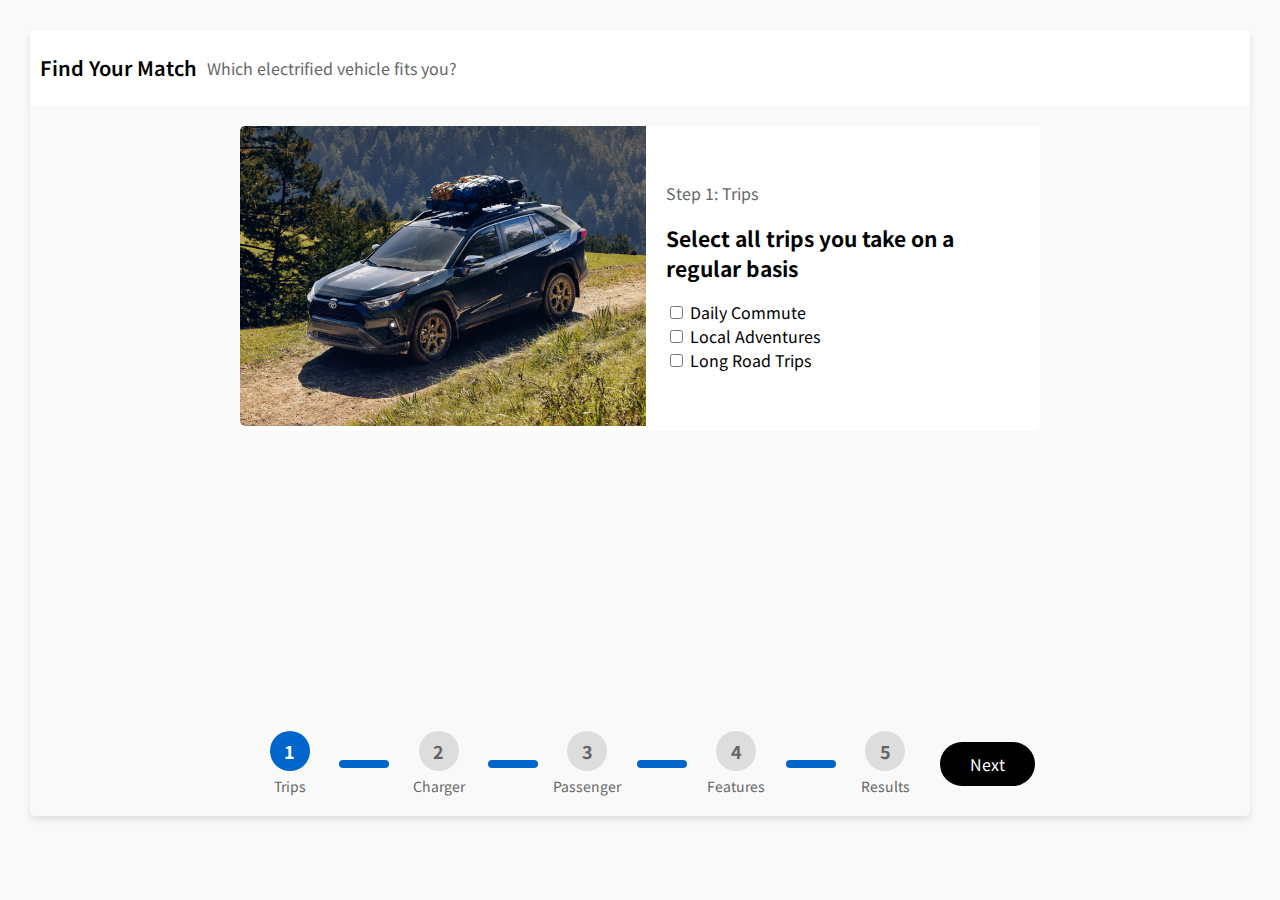
==== index.html @ 6e0b6a2f "first commit" ====
<!DOCTYPE html>
<html lang="en">
  <head>
    <meta charset="UTF-8" />
    <meta name="viewport" content="width=device-width, initial-scale=1.0" />
    <title>Electrified Vehicle Quiz</title>
    <link rel="stylesheet" href="style.css" />
  </head>
  <body>
    <div class="outer-container">
      <header>
        <h1>Find Your Match</h1>
        <p>Which electrified vehicle fits you?</p>
      </header>
      <div class="inner-container">
        <div class="container">
          <div class="form-container">
            <div class="car">
              <img id="car" src="assets/1.png" alt="" />
            </div>
            <div class="form">
              <form id="quizForm">
                <!-- Step 1 -->
                <div class="step active">
                  <p>Step 1: Trips</p>
                  <h2>Select all trips you take on a regular basis</h2>
                  <label
                    ><input type="checkbox" name="trips" value="dailyCommute" />
                    Daily Commute</label
                  ><br />
                  <label
                    ><input
                      type="checkbox"
                      name="trips"
                      value="localAdventures"
                    />
                    Local Adventures</label
                  ><br />
                  <label
                    ><input
                      type="checkbox"
                      name="trips"
                      value="longRoadTrips"
                    />
                    Long Road Trips</label
                  ><br />
                </div>

                <!-- Step 2 -->
                <div class="step">
                  <p>Step 2: Charger</p>
                  <h2>Select your charger preference</h2>
                  <label
                    ><input type="radio" name="charger" value="home" /> Home
                    Charger</label
                  ><br />
                  <label
                    ><input type="radio" name="charger" value="public" /> Public
                    Charger</label
                  ><br />
                </div>

                <!-- Step 3 -->
                <div class="step">
                  <p>Step 3: Passenger</p>
                  <h2>How many passengers do you typically have?</h2>
                  <label
                    ><input type="radio" name="passenger" value="1" /> 1</label
                  ><br />
                  <label
                    ><input type="radio" name="passenger" value="2-3" />
                    2-3</label
                  ><br />
                  <label
                    ><input type="radio" name="passenger" value="4+" /> 4 or
                    more</label
                  ><br />
                </div>

                <!-- Step 4 -->
                <div class="step">
                  <p>Step 4: Features</p>
                  <h2>Select the features you're looking for</h2>
                  <label
                    ><input
                      type="checkbox"
                      name="features"
                      value="autonomous"
                    />
                    Autonomous Driving</label
                  ><br />
                  <label
                    ><input type="checkbox" name="features" value="luxury" />
                    Luxury Interior</label
                  ><br />
                  <label
                    ><input type="checkbox" name="features" value="offRoad" />
                    Off-Road Capability</label
                  ><br />
                </div>

                <!-- Step 5 -->
                <div class="step">
                  <h2>Step 5: Results</h2>
                  <p>
                    Thank you for completing the quiz! We will show your vehicle
                    match soon.
                  </p>
                </div>

                <div class="navigation"></div>
              </form>
            </div>
          </div>
          <!-- Timeline/Steps Navigation -->
          <div class="steps-indicator">
            <button type="button" id="prevBtn" onclick="changeStep(-1)">
              Previous
            </button>
            <div class="step-indicator active">
              <span class="step-number">1</span>
              <span class="step-label">Trips</span>
            </div>
            <div class="dot"></div>
            <div class="step-indicator">
              <span class="step-number">2</span>
              <span class="step-label">Charger</span>
            </div>
            <div class="dot"></div>
            <div class="step-indicator">
              <span class="step-number">3</span>
              <span class="step-label">Passenger</span>
            </div>
            <div class="dot"></div>
            <div class="step-indicator">
              <span class="step-number">4</span>
              <span class="step-label">Features</span>
            </div>
            <div class="dot"></div>
            <div class="step-indicator">
              <span class="step-number">5</span>
              <span class="step-label">Results</span>
            </div>
            <button type="button" id="nextBtn" onclick="changeStep(1)">
              Next
            </button>
          </div>
        </div>
      </div>
    </div>
    <script src="script.js"></script>
  </body>
</html>
---- style.css ----
@import url('https://fonts.googleapis.com/css2?family=Noto+Sans+JP:wght@100..900&display=swap');

body {
  font-family: 'Noto Sans JP', sans-serif;
  background-color: #f9f9f9;
  margin: 0;
  padding: 30px;
}

.outer-container {
  box-shadow: 0 4px 6px rgba(0, 0, 0, 0.1);
  border-radius: 5px;
}

.inner-container {
  margin: 0;
  display: flex;
  justify-content: center; /* Horizontally centers the container */
  align-items: center; /* Vertically centers the container */
}

.container {
  width: 100%;
  max-width: 800px;
  padding: 20px;
  background-color: #f9f9f9;
  border-radius: 5px;
}

header {
  text-align: left;
  padding: 10px;
  background-color: #fff;
  border-radius: 5px;
  display: flex;
}

header p {
  margin-left: 10px;
}

.form-container {
  display: flex;
  justify-content: space-evenly;
  align-items: center;
  border-radius: 5px;
  background-color: #fff;
}

img {
  border-top-left-radius: 5px;
  border-bottom-left-radius: 5px;
}

.car {
  margin: 0;
  padding: 0;
}

#car {
  height: 300px;
  object-fit: cover;
  width: 100%;
}

.form {
  padding-right: 50px;
  padding-left: 20px;
}

h1 {
  font-size: 20px;
  margin-bottom: 5px;
  font-weight: 600;
}

h2 {
  font-size: 21px;
}
p {
  font-size: 16px;
  color: #666;
  font-weight: 400;
}

.step {
  display: none;
}

.step.active {
  display: block;
}

.navigation {
  text-align: center;
  margin-top: 20px;
}

button {
  background-color: black;
  color: white;
  border: none;
  padding: 10px 30px;
  cursor: pointer;
  margin: 0 5px;
  font-size: 16px;
  font-family: 'Noto Sans JP', sans-serif;
  border-radius: 30px;
}

button:disabled {
  background-color: #ccc;
  cursor: not-allowed;
}

/* Steps/Timeline Styling */
.steps-indicator {
  display: flex;
  justify-content: space-between;
  align-items: center;
  margin-top: 300px;
  position: relative;
}

.step-indicator {
  display: flex;
  flex-direction: column;
  align-items: center;
  width: 100px;
  position: relative;
}

.step-indicator .step-number {
  width: 40px;
  height: 40px;
  background-color: #ddd;
  border-radius: 50%;
  text-align: center;
  line-height: 40px;
  color: #666;
  font-size: 18px;
  font-weight: bold;
}

.step-indicator .step-label {
  margin-top: 5px;
  font-size: 14px;
  color: #666;
}

.step-indicator.active .step-number {
  background-color: #0066cc;
  color: white;
}

.dot {
  width: 50px;
  height: 8px;
  background-color: #ddd;
  border-radius: 50px;
}

.step-indicator.active ~ .dot {
  background-color: #0066cc;
}
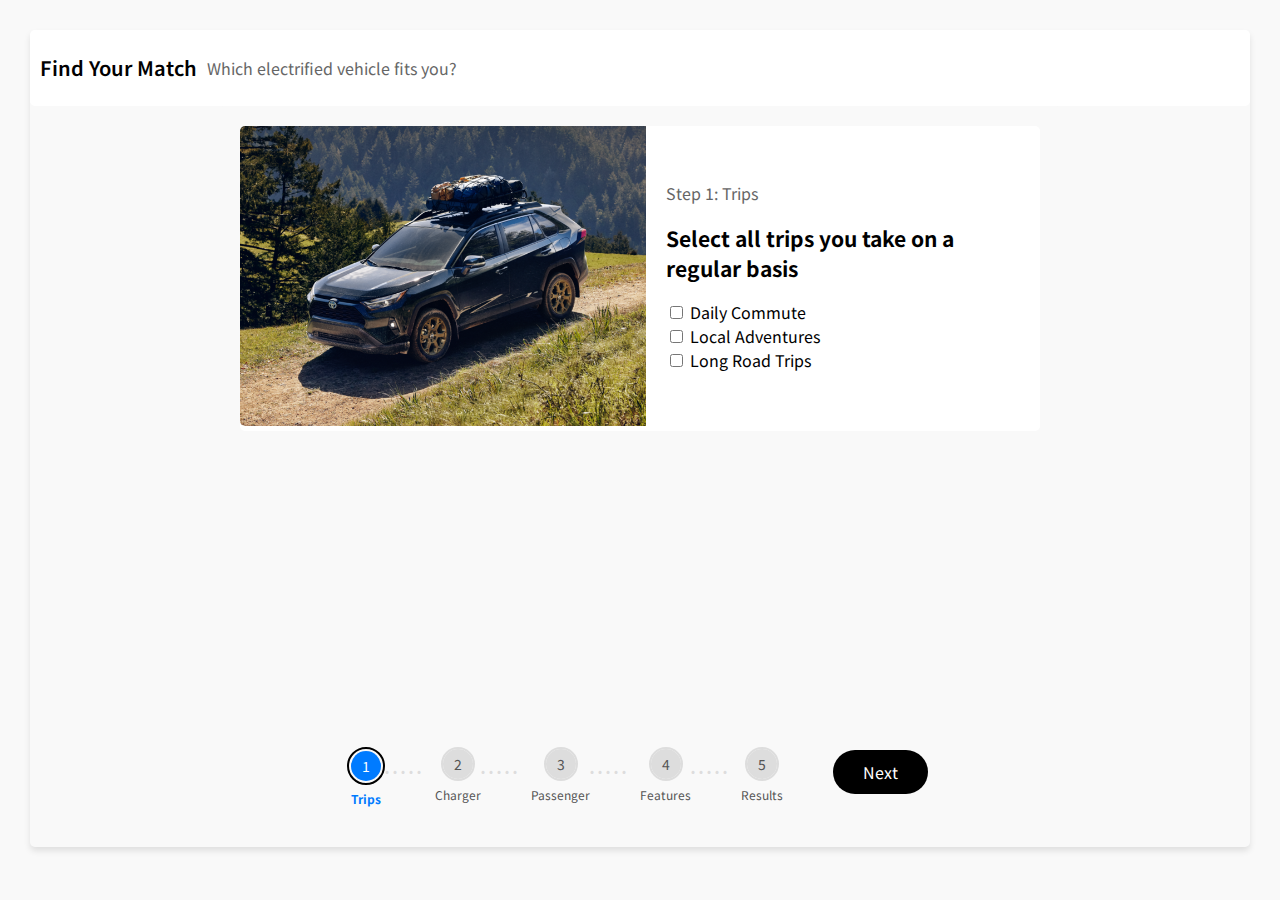
==== commit 842cae70: "updates" ====
--- a/index.html
+++ b/index.html
@@ -113,37 +113,54 @@
             </div>
           </div>
           <!-- Timeline/Steps Navigation -->
+
           <div class="steps-indicator">
-            <button type="button" id="prevBtn" onclick="changeStep(-1)">
-              Previous
-            </button>
-            <div class="step-indicator active">
-              <span class="step-number">1</span>
-              <span class="step-label">Trips</span>
+            <div class="steps-inner">
+              <button type="button" id="prevBtn" onclick="changeStep(-1)">
+                Previous
+              </button>
+              <div>
+                <ul class="steps">
+                  <li class="nav-button step-1 active">
+                    <div class="circle-wrapper">
+                      <div class="circle">1</div>
+                    </div>
+                    <p>Trips</p>
+                  </li>
+                  <li class="line"></li>
+                  <li class="nav-button step-2">
+                    <div class="circle-wrapper">
+                      <div class="circle">2</div>
+                    </div>
+                    <p>Charger</p>
+                  </li>
+                  <li class="line"></li>
+                  <li class="nav-button step-3">
+                    <div class="circle-wrapper">
+                      <div class="circle">3</div>
+                    </div>
+                    <p>Passenger</p>
+                  </li>
+                  <li class="line"></li>
+                  <li class="nav-button step-4">
+                    <div class="circle-wrapper">
+                      <div class="circle">4</div>
+                    </div>
+                    <p>Features</p>
+                  </li>
+                  <li class="line"></li>
+                  <li class="nav-button step-5">
+                    <div class="circle-wrapper">
+                      <div class="circle">5</div>
+                    </div>
+                    <p>Results</p>
+                  </li>
+                </ul>
+              </div>
+              <button type="button" id="nextBtn" onclick="changeStep(1)">
+                Next
+              </button>
             </div>
-            <div class="dot"></div>
-            <div class="step-indicator">
-              <span class="step-number">2</span>
-              <span class="step-label">Charger</span>
-            </div>
-            <div class="dot"></div>
-            <div class="step-indicator">
-              <span class="step-number">3</span>
-              <span class="step-label">Passenger</span>
-            </div>
-            <div class="dot"></div>
-            <div class="step-indicator">
-              <span class="step-number">4</span>
-              <span class="step-label">Features</span>
-            </div>
-            <div class="dot"></div>
-            <div class="step-indicator">
-              <span class="step-number">5</span>
-              <span class="step-label">Results</span>
-            </div>
-            <button type="button" id="nextBtn" onclick="changeStep(1)">
-              Next
-            </button>
           </div>
         </div>
       </div>
--- a/style.css
+++ b/style.css
@@ -19,6 +19,14 @@
   align-items: center; /* Vertically centers the container */
 }
 
+#nextBtn {
+  margin-left: 50px;
+  margin-top: -15px;
+}
+#prevBtn {
+  margin-right: 50px;
+  margin-top: -15px;
+}
 .container {
   width: 100%;
   max-width: 800px;
@@ -113,53 +121,107 @@
   cursor: not-allowed;
 }
 
-/* Steps/Timeline Styling */
 .steps-indicator {
   display: flex;
+  flex-direction: column;
+  justify-content: center;
+  align-items: center;
+  margin-top: 300px;
+}
+
+.steps-inner {
+  display: flex;
+  align-items: center;
+}
+
+ul.steps {
+  display: flex;
   justify-content: space-between;
-  align-items: center;
-  margin-top: 300px;
+  width: 100%;
+  padding: 0;
+  list-style-type: none;
+  margin-bottom: 20px;
+}
+
+.steps .nav-button {
+  display: flex;
+  flex-direction: column;
+  align-items: center;
   position: relative;
 }
 
-.step-indicator {
-  display: flex;
-  flex-direction: column;
-  align-items: center;
-  width: 100px;
-  position: relative;
-}
-
-.step-indicator .step-number {
-  width: 40px;
-  height: 40px;
+.steps .circle-wrapper {
+  width: 30px; /* Increased size to fit the number */
+  height: 30px;
+  border-radius: 50%;
+  border: 2px solid #ddd;
+  display: flex;
+  justify-content: center;
+  align-items: center;
+  margin-bottom: 5px;
+}
+
+.steps .circle {
+  width: 100%;
+  height: 100%;
+  display: flex;
+  justify-content: center;
+  align-items: center;
+  border-radius: 50%;
   background-color: #ddd;
-  border-radius: 50%;
-  text-align: center;
-  line-height: 40px;
-  color: #666;
-  font-size: 18px;
+  font-size: 14px; /* Step number size */
+  color: #555; /* Default color for step number */
+}
+
+.steps .nav-button.active .circle {
+  background-color: #007bff; /* Active state color */
+  color: white; /* Color for the active number */
+}
+
+.steps .line {
+  width: 50px;
+  height: 0px;
+  background-color: #ddd;
+  margin-top: 10px;
+  margin-bottom: 10px;
+}
+
+.steps .line::before {
+  content: '•••••';
+  font-size: 12px;
+  color: #ddd;
+  letter-spacing: 4px;
+}
+
+.steps .nav-button.active .circle-wrapper {
+  padding: 2px;
+  border-color: black; /* Border for active state */
+}
+
+.steps .nav-button p {
+  font-size: 12px;
+  color: #555;
+  margin: 0;
+}
+
+.steps .nav-button.active p {
+  color: #007bff;
   font-weight: bold;
 }
 
-.step-indicator .step-label {
-  margin-top: 5px;
-  font-size: 14px;
-  color: #666;
-}
-
-.step-indicator.active .step-number {
-  background-color: #0066cc;
+button {
+  background-color: black;
   color: white;
-}
-
-.dot {
-  width: 50px;
-  height: 8px;
-  background-color: #ddd;
-  border-radius: 50px;
-}
-
-.step-indicator.active ~ .dot {
-  background-color: #0066cc;
-}
+  border: none;
+  padding: 10px 30px;
+  cursor: pointer;
+  margin: 0 5px;
+  font-size: 16px;
+  font-family: 'Noto Sans JP', sans-serif;
+  border-radius: 30px;
+}
+
+button:disabled {
+  background-color: #ccc;
+  cursor: not-allowed;
+}
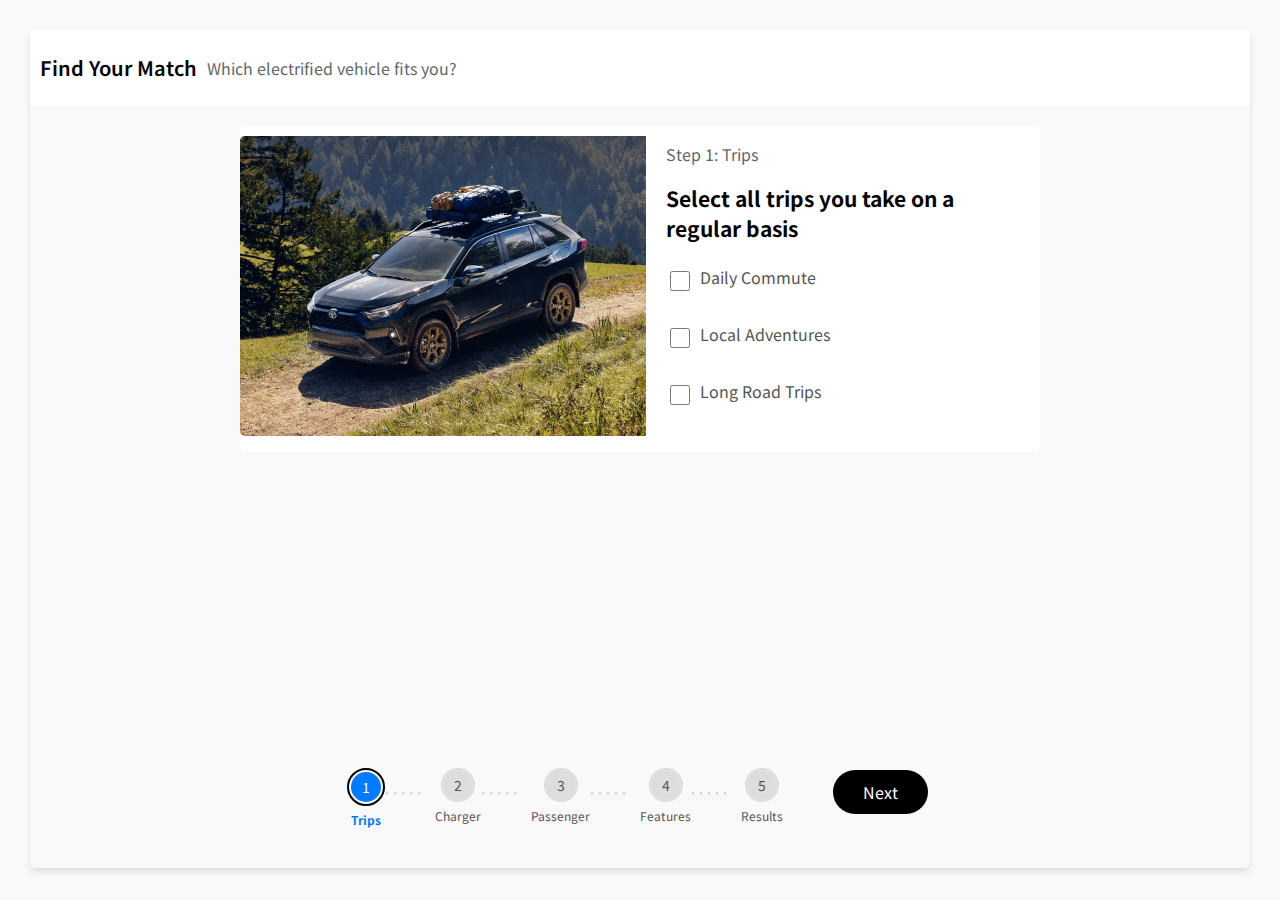
==== commit b3641db0: "added responsiveness" ====
--- a/index.html
+++ b/index.html
@@ -51,12 +51,18 @@
                   <p>Step 2: Charger</p>
                   <h2>Select your charger preference</h2>
                   <label
-                    ><input type="radio" name="charger" value="home" /> Home
-                    Charger</label
-                  ><br />
-                  <label
-                    ><input type="radio" name="charger" value="public" /> Public
-                    Charger</label
+                    ><input
+                      type="radio"
+                      name="charger"
+                      value="home"
+                    />Yes</label
+                  ><br />
+                  <label
+                    ><input
+                      type="radio"
+                      name="charger"
+                      value="public"
+                    />No</label
                   ><br />
                 </div>
 
@@ -65,15 +71,28 @@
                   <p>Step 3: Passenger</p>
                   <h2>How many passengers do you typically have?</h2>
                   <label
-                    ><input type="radio" name="passenger" value="1" /> 1</label
-                  ><br />
-                  <label
-                    ><input type="radio" name="passenger" value="2-3" />
-                    2-3</label
-                  ><br />
-                  <label
-                    ><input type="radio" name="passenger" value="4+" /> 4 or
-                    more</label
+                    ><input type="radio" name="passenger" value="Car" />
+                    Car</label
+                  ><br />
+                  <label
+                    ><input type="radio" name="passenger" value="Minivan" />
+                    Minivan</label
+                  ><br />
+                  <label
+                    ><input type="radio" name="passenger" value="SUV" />
+                    SUV</label
+                  ><br />
+                  <label
+                    ><input type="radio" name="passenger" value="Truck<" />
+                    Truck</label
+                  ><br />
+                  <label
+                    ><input
+                      type="radio"
+                      name="passenger"
+                      value="No Preference"
+                    />
+                    No Preference</label
                   ><br />
                 </div>
 
@@ -85,17 +104,41 @@
                     ><input
                       type="checkbox"
                       name="features"
-                      value="autonomous"
-                    />
-                    Autonomous Driving</label
-                  ><br />
-                  <label
-                    ><input type="checkbox" name="features" value="luxury" />
-                    Luxury Interior</label
-                  ><br />
-                  <label
-                    ><input type="checkbox" name="features" value="offRoad" />
-                    Off-Road Capability</label
+                      value="Performance"
+                    />
+                    Performance</label
+                  ><br />
+                  <label
+                    ><input type="checkbox" name="features" value="Styling" />
+                    Styling</label
+                  ><br />
+                  <label
+                    ><input
+                      type="checkbox"
+                      name="features"
+                      value="Off-Road / AWD"
+                    />
+                    Off-Road / AWD</label
+                  ><br />
+                  <label
+                    ><input
+                      type="checkbox"
+                      name="features"
+                      value="Fuel Efficient"
+                    />
+                    Fuel Efficient</label
+                  ><br />
+                  <label
+                    ><input
+                      type="checkbox"
+                      name="features"
+                      value="Premium Interior"
+                    />
+                    Premium Interiory</label
+                  ><br />
+                  <label
+                    ><input type="checkbox" name="features" value="Seats 6+" />
+                    Seats 6+</label
                   ><br />
                 </div>
 
@@ -162,6 +205,14 @@
               </button>
             </div>
           </div>
+          <div class="mobile-buttons">
+            <button type="button" id="mobilePrevBtn" onclick="changeStep(-1)">
+              Previous
+            </button>
+            <button type="button" id="mobileNextBtn" onclick="changeStep(1)">
+              Next
+            </button>
+          </div>
         </div>
       </div>
     </div>
--- a/style.css
+++ b/style.css
@@ -23,10 +23,46 @@
   margin-left: 50px;
   margin-top: -15px;
 }
+
+#nextBtn:hover {
+  opacity: 0.5;
+  padding-left: 24px;
+  padding-right: 40px;
+}
+
 #prevBtn {
   margin-right: 50px;
   margin-top: -15px;
 }
+
+label {
+  display: flex;
+  align-items: center;
+  margin-top: 0px; /* Align label with checkbox/radio */
+  font-size: 16px;
+  color: #555;
+}
+
+label input {
+  margin-right: 10px; /* Space between checkbox/radio and label text */
+}
+/* Style for checkboxes and radio buttons */
+input[type='checkbox'],
+input[type='radio'] {
+  /* Increase the size */
+  width: 20px;
+  height: 20px;
+  margin-top: 10px;
+  /* Default appearance */
+  accent-color: initial; /* Keep default appearance */
+}
+
+/* Change the background to black when checked */
+input[type='checkbox']:checked,
+input[type='radio']:checked {
+  accent-color: black; /* Change the color to black when checked */
+}
+
 .container {
   width: 100%;
   max-width: 800px;
@@ -225,3 +261,97 @@
   background-color: #ccc;
   cursor: not-allowed;
 }
+
+/* Existing Styles */
+
+/* Add responsive styles for mobile devices */
+@media only screen and (max-width: 768px) {
+  .inner-container {
+    flex-direction: column;
+    padding: 0;
+  }
+
+  .steps-inner {
+    display: flex;
+    flex-direction: column; /* Changed from row to column */
+    justify-content: center;
+    align-items: center;
+    width: 100%; /* Ensure it takes full width */
+  }
+
+  .form-container {
+    flex-direction: column;
+    padding: 0;
+  }
+
+  header {
+    width: 100%;
+    padding: 10px;
+    text-align: center;
+    margin-bottom: 20px;
+  }
+
+  .car {
+    width: 100%;
+    margin-bottom: 20px;
+  }
+
+  #car {
+    width: 100%;
+    height: auto;
+  }
+
+  .form {
+    width: 100%;
+    padding: 0 20px;
+    margin-bottom: 20px;
+  }
+
+  .steps-indicator {
+    margin-top: 20px;
+    width: 100%;
+  }
+
+  ul.steps {
+    flex-direction: row;
+    justify-content: space-between;
+  }
+
+  /* Hide existing next and previous buttons on mobile */
+  #prevBtn,
+  #nextBtn {
+    display: none !important;
+  }
+
+  /* Show new buttons on mobile */
+  .mobile-buttons {
+    display: flex;
+    justify-content: space-between;
+    width: 100%;
+    margin-top: 10px;
+  }
+
+  .mobile-buttons button {
+    width: 48%; /* Adjust button width for mobile */
+    padding: 10px 20px;
+    background-color: black;
+    color: white;
+    border: none;
+    border-radius: 30px;
+    cursor: pointer;
+    font-size: 16px;
+  }
+
+  .mobile-buttons button:disabled {
+    background-color: #ccc;
+    cursor: not-allowed;
+  }
+}
+
+/* Add rules for desktop */
+@media only screen and (min-width: 769px) {
+  /* Hide the mobile buttons on desktop */
+  .mobile-buttons {
+    display: none;
+  }
+}
